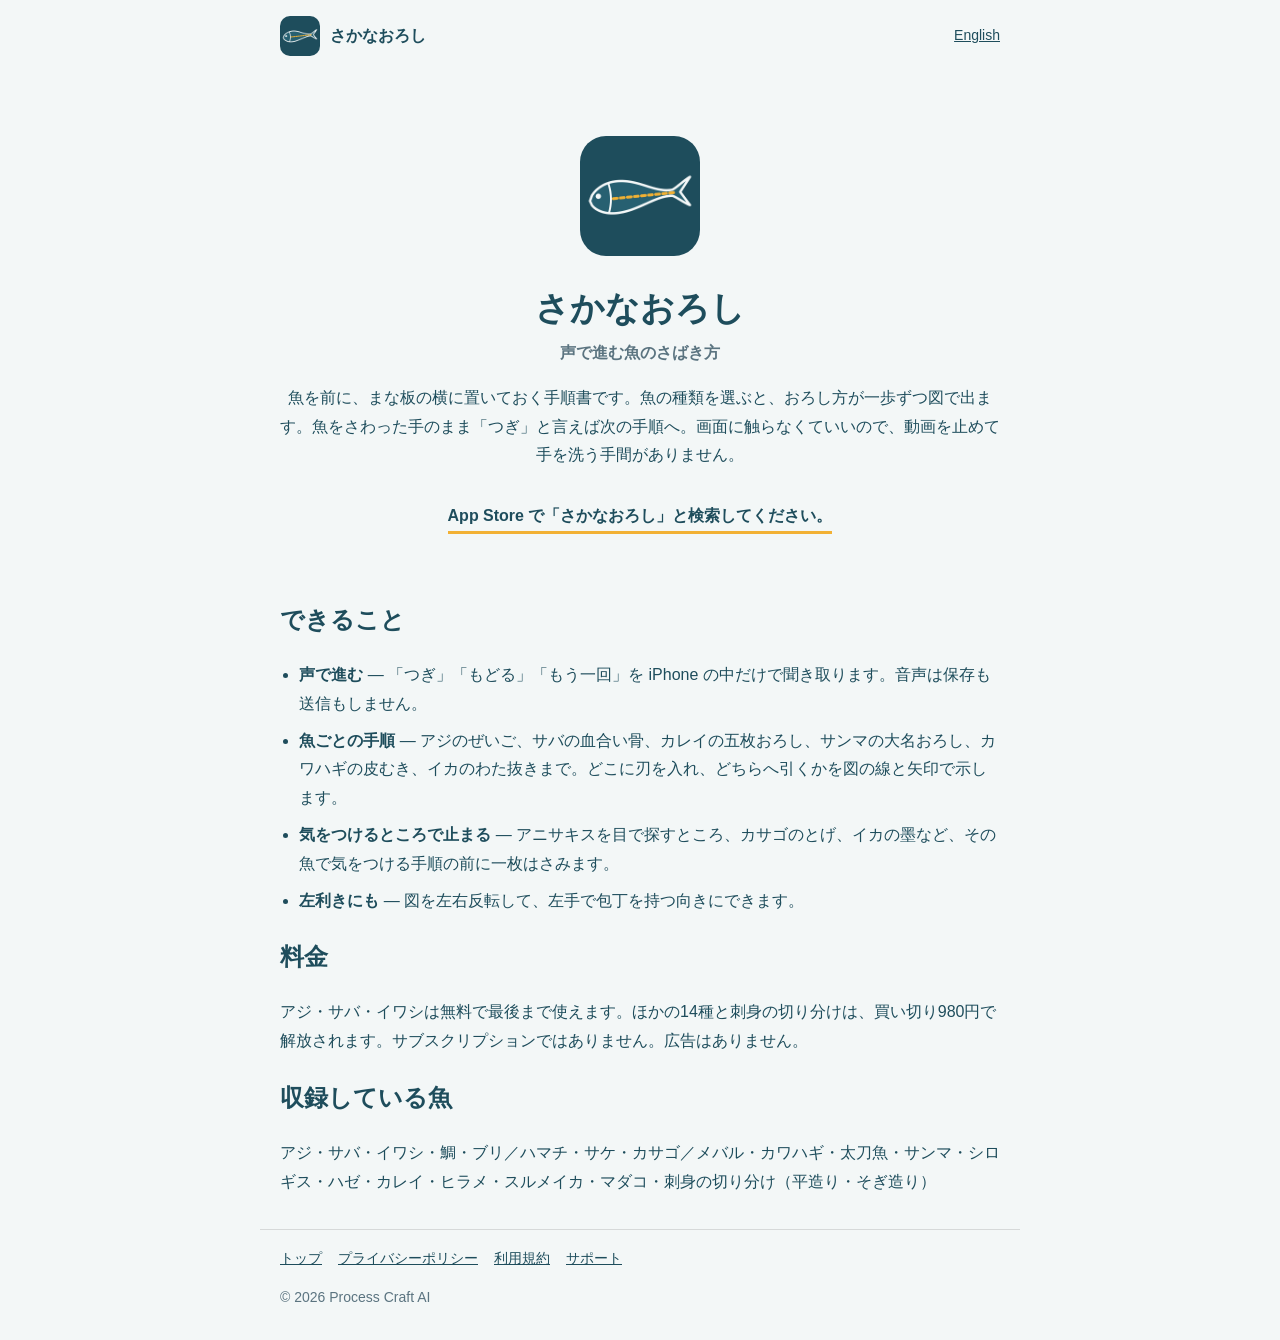
==== index.html @ 27abdbdd "さかなおろしの公開ページ（ja・en）" ====
<!doctype html>
<html lang="ja">
<head>
<meta charset="utf-8">
<meta name="viewport" content="width=device-width, initial-scale=1">
<title>さかなおろし - 声で進む魚のさばき方｜三枚おろしから五枚おろしまで</title>
<meta name="description" content="さかなおろしは、魚種ごとのさばき方を一歩ずつ図で示し、濡れた手のまま「つぎ」と言えば次の手順へ進む iPhone アプリです。アジ・サバ・イワシは無料。">
<link rel="canonical" href="https://taro1025.github.io/sakana-oroshi-site/">
<link rel="alternate" hreflang="ja" href="https://taro1025.github.io/sakana-oroshi-site/">
<link rel="alternate" hreflang="en" href="https://taro1025.github.io/sakana-oroshi-site/en/">
<meta property="og:type" content="website">
<meta property="og:site_name" content="さかなおろし">
<meta property="og:title" content="さかなおろし - 声で進む魚のさばき方｜三枚おろしから五枚おろしまで">
<meta property="og:description" content="さかなおろしは、魚種ごとのさばき方を一歩ずつ図で示し、濡れた手のまま「つぎ」と言えば次の手順へ進む iPhone アプリです。アジ・サバ・イワシは無料。">
<meta property="og:url" content="https://taro1025.github.io/sakana-oroshi-site/">
<meta property="og:image" content="https://taro1025.github.io/sakana-oroshi-site/icon-512.png">

<link rel="icon" href="favicon.ico" sizes="48x48">
<link rel="icon" type="image/png" sizes="192x192" href="icon-192.png">
<link rel="apple-touch-icon" href="apple-touch-icon.png">
<link rel="stylesheet" href="style.css">
<script type="application/ld+json">{"@context": "https://schema.org", "@graph": [{"@type": "WebSite", "@id": "https://taro1025.github.io/sakana-oroshi-site/#website", "name": "さかなおろし", "alternateName": ["Sakana Oroshi", "Oroshi", "さかなおろし 声で進む魚のさばき方"], "url": "https://taro1025.github.io/sakana-oroshi-site/", "inLanguage": "ja"}, {"@type": "MobileApplication", "name": "さかなおろし - 声で進む魚のさばき方", "operatingSystem": "iOS", "applicationCategory": "LifestyleApplication", "url": "https://taro1025.github.io/sakana-oroshi-site/", "offers": {"@type": "Offer", "price": "0", "priceCurrency": "JPY"}}]}</script>
</head>
<body>
<header><a class="brand" href=""><img src="icon-192.png" alt="" width="40" height="40">さかなおろし</a>
<a class="lang" href="en/">English</a></header>
<main>
<section class="hero">
<img src="icon-512.png" alt="さかなおろしのアイコン" width="120" height="120">
<h1>さかなおろし</h1>
<p class="sub">声で進む魚のさばき方</p>
<p>魚を前に、まな板の横に置いておく手順書です。魚の種類を選ぶと、おろし方が一歩ずつ図で出ます。魚をさわった手のまま「つぎ」と言えば次の手順へ。画面に触らなくていいので、動画を止めて手を洗う手間がありません。</p>
<p class="cta">App Store で「さかなおろし」と検索してください。</p>
</section>
<section>
<h2>できること</h2>
<ul>
<li><b>声で進む</b> — 「つぎ」「もどる」「もう一回」を iPhone の中だけで聞き取ります。音声は保存も送信もしません。</li>
<li><b>魚ごとの手順</b> — アジのぜいご、サバの血合い骨、カレイの五枚おろし、サンマの大名おろし、カワハギの皮むき、イカのわた抜きまで。どこに刃を入れ、どちらへ引くかを図の線と矢印で示します。</li>
<li><b>気をつけるところで止まる</b> — アニサキスを目で探すところ、カサゴのとげ、イカの墨など、その魚で気をつける手順の前に一枚はさみます。</li>
<li><b>左利きにも</b> — 図を左右反転して、左手で包丁を持つ向きにできます。</li>
</ul>
<h2>料金</h2>
<p>アジ・サバ・イワシは無料で最後まで使えます。ほかの14種と刺身の切り分けは、買い切り980円で解放されます。サブスクリプションではありません。広告はありません。</p>
<h2>収録している魚</h2>
<p>アジ・サバ・イワシ・鯛・ブリ／ハマチ・サケ・カサゴ／メバル・カワハギ・太刀魚・サンマ・シロギス・ハゼ・カレイ・ヒラメ・スルメイカ・マダコ・刺身の切り分け（平造り・そぎ造り）</p>
</section>
</main>
<footer><nav><a href="">トップ</a><a href="privacy.html">プライバシーポリシー</a><a href="terms.html">利用規約</a><a href="support.html">サポート</a></nav>
<p>© 2026 Process Craft AI</p></footer>
</body>
</html>
---- style.css ----
:root{--ink:#1E4D5C;--paper:#F3F7F7;--card:#fff;--cut:#F2B134;--sub:#5B7480}
@media (prefers-color-scheme:dark){:root{--ink:#E6EEF0;--paper:#0F1B1F;--card:#17272D;--sub:#93A9B1}}
*{box-sizing:border-box}body{margin:0;background:var(--paper);color:var(--ink);font-family:-apple-system,"Hiragino Sans","Hiragino Kaku Gothic ProN",sans-serif;line-height:1.8}
header,main,footer{max-width:760px;margin:0 auto;padding:16px 20px}
header{display:flex;justify-content:space-between;align-items:center}
.brand{display:flex;gap:10px;align-items:center;font-weight:700;color:var(--ink);text-decoration:none}.brand img{border-radius:10px}
a{color:var(--ink)}.lang{font-size:14px}
.hero{text-align:center;padding:24px 0}.hero img{border-radius:26px}.hero h1{margin:12px 0 0;font-size:34px}
.sub{color:var(--sub);margin:0 0 16px;font-weight:600}.cta{font-weight:700;border-bottom:3px solid var(--cut);display:inline-block}
section,main>h2{margin-top:24px}ul{padding-left:1.2em}li{margin:8px 0}.date{color:var(--sub);font-size:14px}
footer{border-top:1px solid rgba(127,127,127,.25);font-size:14px;color:var(--sub)}footer nav{display:flex;flex-wrap:wrap;gap:16px}
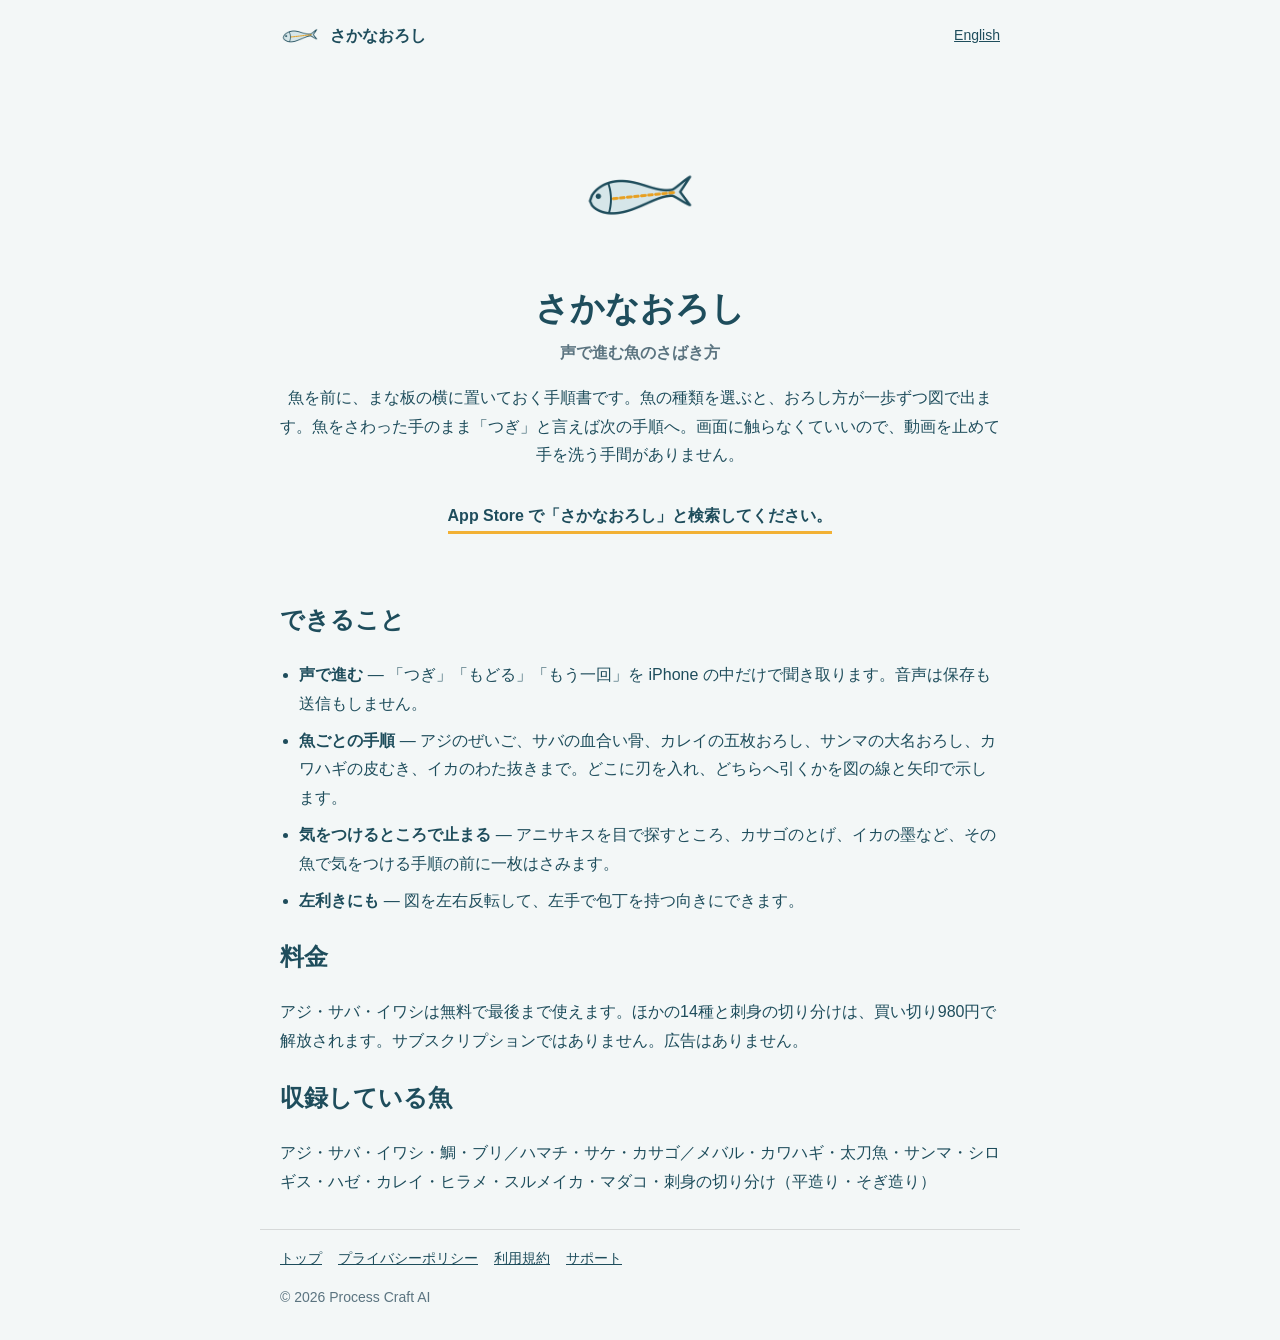
==== commit 74d3272b: "公開ページを sakanaoroshi.process-craft-ai.com に移す Co-Authored-By: Claude Opus 5.5 <noreply@anthropic.com>" ====
--- a/index.html
+++ b/index.html
@@ -5,21 +5,21 @@
 <meta name="viewport" content="width=device-width, initial-scale=1">
 <title>さかなおろし - 声で進む魚のさばき方｜三枚おろしから五枚おろしまで</title>
 <meta name="description" content="さかなおろしは、魚種ごとのさばき方を一歩ずつ図で示し、濡れた手のまま「つぎ」と言えば次の手順へ進む iPhone アプリです。アジ・サバ・イワシは無料。">
-<link rel="canonical" href="https://taro1025.github.io/sakana-oroshi-site/">
-<link rel="alternate" hreflang="ja" href="https://taro1025.github.io/sakana-oroshi-site/">
-<link rel="alternate" hreflang="en" href="https://taro1025.github.io/sakana-oroshi-site/en/">
+<link rel="canonical" href="https://sakanaoroshi.process-craft-ai.com/">
+<link rel="alternate" hreflang="ja" href="https://sakanaoroshi.process-craft-ai.com/">
+<link rel="alternate" hreflang="en" href="https://sakanaoroshi.process-craft-ai.com/en/">
 <meta property="og:type" content="website">
 <meta property="og:site_name" content="さかなおろし">
 <meta property="og:title" content="さかなおろし - 声で進む魚のさばき方｜三枚おろしから五枚おろしまで">
 <meta property="og:description" content="さかなおろしは、魚種ごとのさばき方を一歩ずつ図で示し、濡れた手のまま「つぎ」と言えば次の手順へ進む iPhone アプリです。アジ・サバ・イワシは無料。">
-<meta property="og:url" content="https://taro1025.github.io/sakana-oroshi-site/">
-<meta property="og:image" content="https://taro1025.github.io/sakana-oroshi-site/icon-512.png">
+<meta property="og:url" content="https://sakanaoroshi.process-craft-ai.com/">
+<meta property="og:image" content="https://sakanaoroshi.process-craft-ai.com/icon-512.png">
 
 <link rel="icon" href="favicon.ico" sizes="48x48">
 <link rel="icon" type="image/png" sizes="192x192" href="icon-192.png">
 <link rel="apple-touch-icon" href="apple-touch-icon.png">
 <link rel="stylesheet" href="style.css">
-<script type="application/ld+json">{"@context": "https://schema.org", "@graph": [{"@type": "WebSite", "@id": "https://taro1025.github.io/sakana-oroshi-site/#website", "name": "さかなおろし", "alternateName": ["Sakana Oroshi", "Oroshi", "さかなおろし 声で進む魚のさばき方"], "url": "https://taro1025.github.io/sakana-oroshi-site/", "inLanguage": "ja"}, {"@type": "MobileApplication", "name": "さかなおろし - 声で進む魚のさばき方", "operatingSystem": "iOS", "applicationCategory": "LifestyleApplication", "url": "https://taro1025.github.io/sakana-oroshi-site/", "offers": {"@type": "Offer", "price": "0", "priceCurrency": "JPY"}}]}</script>
+<script type="application/ld+json">{"@context": "https://schema.org", "@graph": [{"@type": "WebSite", "@id": "https://sakanaoroshi.process-craft-ai.com/#website", "name": "さかなおろし", "alternateName": ["Sakana Oroshi", "Oroshi", "さかなおろし 声で進む魚のさばき方"], "url": "https://sakanaoroshi.process-craft-ai.com/", "inLanguage": "ja"}, {"@type": "MobileApplication", "name": "さかなおろし - 声で進む魚のさばき方", "operatingSystem": "iOS", "applicationCategory": "LifestyleApplication", "url": "https://sakanaoroshi.process-craft-ai.com/", "offers": {"@type": "Offer", "price": "0", "priceCurrency": "JPY"}}]}</script>
 </head>
 <body>
 <header><a class="brand" href=""><img src="icon-192.png" alt="" width="40" height="40">さかなおろし</a>
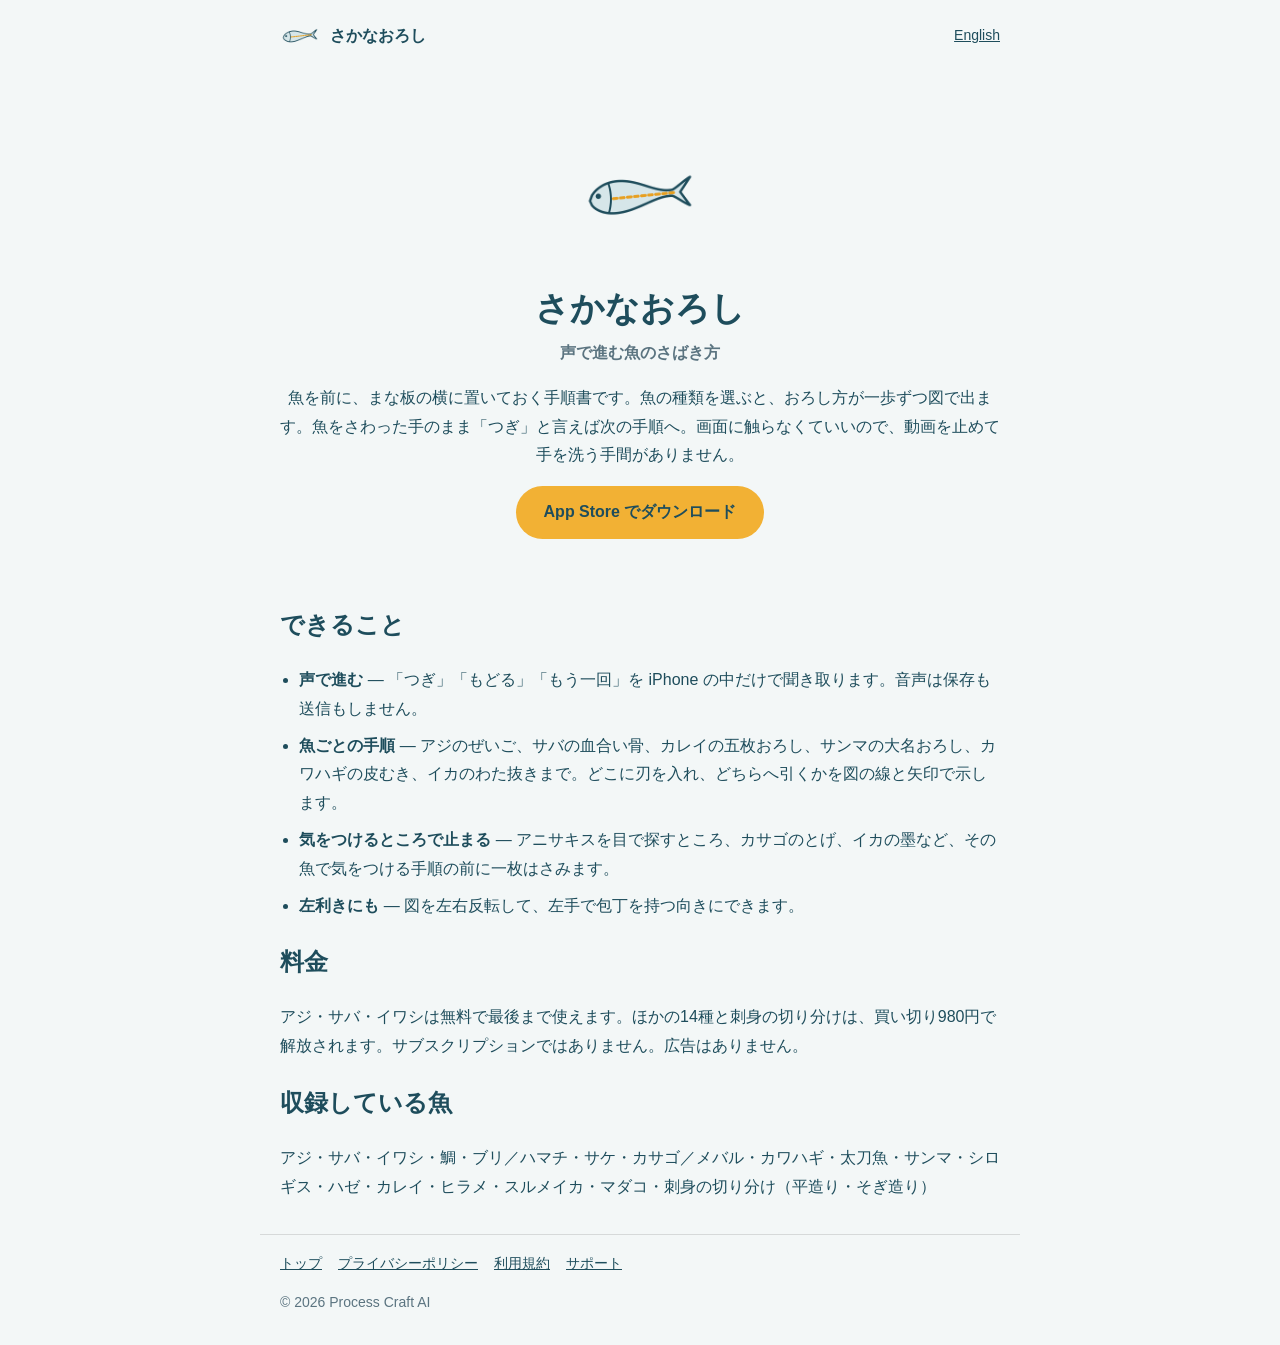
==== commit 06f9efd5: "トップに App Store のボタンを置く Co-Authored-By: Claude Opus 5.5 <noreply@anthropic.com>" ====
--- a/index.html
+++ b/index.html
@@ -14,12 +14,12 @@
 <meta property="og:description" content="さかなおろしは、魚種ごとのさばき方を一歩ずつ図で示し、濡れた手のまま「つぎ」と言えば次の手順へ進む iPhone アプリです。アジ・サバ・イワシは無料。">
 <meta property="og:url" content="https://sakanaoroshi.process-craft-ai.com/">
 <meta property="og:image" content="https://sakanaoroshi.process-craft-ai.com/icon-512.png">
-
+<meta name="apple-itunes-app" content="app-id=6839185607">
 <link rel="icon" href="favicon.ico" sizes="48x48">
 <link rel="icon" type="image/png" sizes="192x192" href="icon-192.png">
 <link rel="apple-touch-icon" href="apple-touch-icon.png">
 <link rel="stylesheet" href="style.css">
-<script type="application/ld+json">{"@context": "https://schema.org", "@graph": [{"@type": "WebSite", "@id": "https://sakanaoroshi.process-craft-ai.com/#website", "name": "さかなおろし", "alternateName": ["Sakana Oroshi", "Oroshi", "さかなおろし 声で進む魚のさばき方"], "url": "https://sakanaoroshi.process-craft-ai.com/", "inLanguage": "ja"}, {"@type": "MobileApplication", "name": "さかなおろし - 声で進む魚のさばき方", "operatingSystem": "iOS", "applicationCategory": "LifestyleApplication", "url": "https://sakanaoroshi.process-craft-ai.com/", "offers": {"@type": "Offer", "price": "0", "priceCurrency": "JPY"}}]}</script>
+<script type="application/ld+json">{"@context": "https://schema.org", "@graph": [{"@type": "WebSite", "@id": "https://sakanaoroshi.process-craft-ai.com/#website", "name": "さかなおろし", "alternateName": ["Sakana Oroshi", "Oroshi", "さかなおろし 声で進む魚のさばき方"], "url": "https://sakanaoroshi.process-craft-ai.com/", "inLanguage": "ja"}, {"@type": "MobileApplication", "name": "さかなおろし - 声で進む魚のさばき方", "operatingSystem": "iOS", "applicationCategory": "LifestyleApplication", "url": "https://apps.apple.com/jp/app/id6839185607", "offers": {"@type": "Offer", "price": "0", "priceCurrency": "JPY"}}]}</script>
 </head>
 <body>
 <header><a class="brand" href=""><img src="icon-192.png" alt="" width="40" height="40">さかなおろし</a>
@@ -30,7 +30,7 @@
 <h1>さかなおろし</h1>
 <p class="sub">声で進む魚のさばき方</p>
 <p>魚を前に、まな板の横に置いておく手順書です。魚の種類を選ぶと、おろし方が一歩ずつ図で出ます。魚をさわった手のまま「つぎ」と言えば次の手順へ。画面に触らなくていいので、動画を止めて手を洗う手間がありません。</p>
-<p class="cta">App Store で「さかなおろし」と検索してください。</p>
+<p><a class="cta" href="https://apps.apple.com/jp/app/id6839185607">App Store でダウンロード</a></p>
 </section>
 <section>
 <h2>できること</h2>
--- a/style.css
+++ b/style.css
@@ -6,6 +6,6 @@
 .brand{display:flex;gap:10px;align-items:center;font-weight:700;color:var(--ink);text-decoration:none}.brand img{border-radius:10px}
 a{color:var(--ink)}.lang{font-size:14px}
 .hero{text-align:center;padding:24px 0}.hero img{border-radius:26px}.hero h1{margin:12px 0 0;font-size:34px}
-.sub{color:var(--sub);margin:0 0 16px;font-weight:600}.cta{font-weight:700;border-bottom:3px solid var(--cut);display:inline-block}
+.sub{color:var(--sub);margin:0 0 16px;font-weight:600}.cta{font-weight:700;background:var(--cut);color:#1E4D5C;text-decoration:none;border-radius:999px;padding:12px 28px;display:inline-block}
 section,main>h2{margin-top:24px}ul{padding-left:1.2em}li{margin:8px 0}.date{color:var(--sub);font-size:14px}
 footer{border-top:1px solid rgba(127,127,127,.25);font-size:14px;color:var(--sub)}footer nav{display:flex;flex-wrap:wrap;gap:16px}
